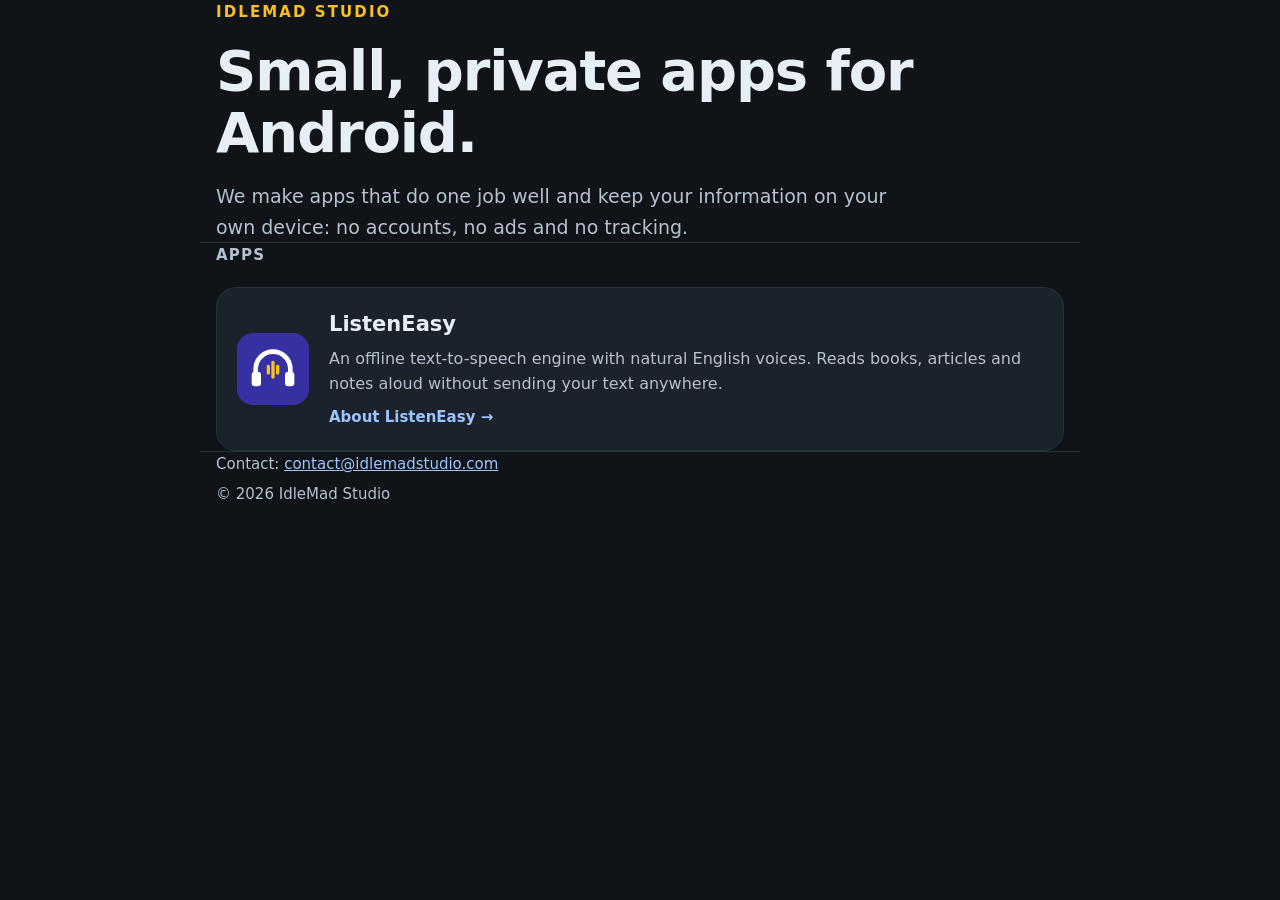
==== index.html @ 5270e956 "Add studio home and ListenEasy pages Co-Authored-By: Claude Opus 5.5 <noreply@anthropic.com>" ====
<!doctype html>
<html lang="en">
<head>
<meta charset="utf-8">
<meta name="viewport" content="width=device-width, initial-scale=1">
<title>IdleMad Studio</title>
<meta name="description" content="IdleMad Studio makes private, offline apps for Android, starting with ListenEasy, an offline text-to-speech engine.">
<meta name="color-scheme" content="dark">
<style>
  :root {
    --bg: #101419;
    --card: #1B222B;
    --line: #28313C;
    --text: #E8EEF5;
    --muted: #B6C1CF;
    --accent: #9DC4FF;
    --wave: #FBBF24;
  }
  * { box-sizing: border-box; }
  html { -webkit-text-size-adjust: 100%; }
  body {
    margin: 0;
    background: var(--bg);
    color: var(--text);
    font: 17px/1.6 system-ui, -apple-system, "Segoe UI", Roboto, sans-serif;
  }
  a { color: var(--accent); }
  a:focus-visible { outline: 2px solid var(--accent); outline-offset: 3px; border-radius: 4px; }
  .wrap { max-width: 880px; margin: 0 auto; padding: 0 16px; }
  header { padding: 88px 0 56px; }
  .mark { font-size: 15px; font-weight: 700; letter-spacing: 0.14em; text-transform: uppercase; color: var(--wave); margin: 0 0 16px; }
  h1 { font-size: clamp(34px, 7vw, 56px); line-height: 1.1; letter-spacing: -0.02em; margin: 0 0 18px; }
  .lede { font-size: 19px; color: var(--muted); max-width: 56ch; margin: 0; }
  section { padding: 40px 0 56px; border-top: 1px solid var(--line); }
  h2 { font-size: 15px; font-weight: 700; letter-spacing: 0.08em; text-transform: uppercase; color: var(--muted); margin: 0 0 20px; }
  .app {
    display: flex; gap: 20px; align-items: center;
    background: var(--card); border: 1px solid var(--line); border-radius: 20px;
    padding: 20px; color: var(--text); text-decoration: none;
    transition: border-color 0.15s;
  }
  .app:hover { border-color: var(--accent); }
  .app svg { width: 72px; height: 72px; flex: none; }
  .app h3 { font-size: 21px; margin: 0 0 4px; }
  .app p { margin: 0; color: var(--muted); font-size: 16px; }
  .app .more { display: inline-block; margin-top: 8px; color: var(--accent); font-size: 15px; font-weight: 600; }
  footer { padding: 32px 0 48px; border-top: 1px solid var(--line); color: var(--muted); font-size: 15px; }
  footer p { margin: 0 0 6px; }
  @media (max-width: 480px) {
    .app { flex-direction: column; align-items: flex-start; }
  }
</style>
</head>
<body>
<header class="wrap">
  <p class="mark">IdleMad Studio</p>
  <h1>Small, private apps for Android.</h1>
  <p class="lede">We make apps that do one job well and keep your information on your own device:
    no accounts, no ads and no tracking.</p>
</header>

<main>
  <section class="wrap" aria-labelledby="apps">
    <h2 id="apps">Apps</h2>
    <a class="app" href="listeneasy/">
      <svg viewBox="0 0 108 108" aria-hidden="true">
        <rect width="108" height="108" rx="24" fill="#3730A3"/>
        <path d="M28 62V54a26 26 0 0 1 52 0v8" fill="none" stroke="#fff" stroke-width="7" stroke-linecap="round"/>
        <rect x="22" y="58" width="14" height="22" rx="5" fill="#fff"/>
        <rect x="72" y="58" width="14" height="22" rx="5" fill="#fff"/>
        <path d="M47 50v10M54 44v22M61 50v10" stroke="#FBBF24" stroke-width="5" stroke-linecap="round"/>
      </svg>
      <div>
        <h3>ListenEasy</h3>
        <p>An offline text-to-speech engine with natural English voices. Reads books, articles and
          notes aloud without sending your text anywhere.</p>
        <span class="more">About ListenEasy →</span>
      </div>
    </a>
  </section>
</main>

<footer class="wrap">
  <p>Contact: <a href="mailto:contact@idlemadstudio.com">contact@idlemadstudio.com</a></p>
  <p>© 2026 IdleMad Studio</p>
</footer>
</body>
</html>
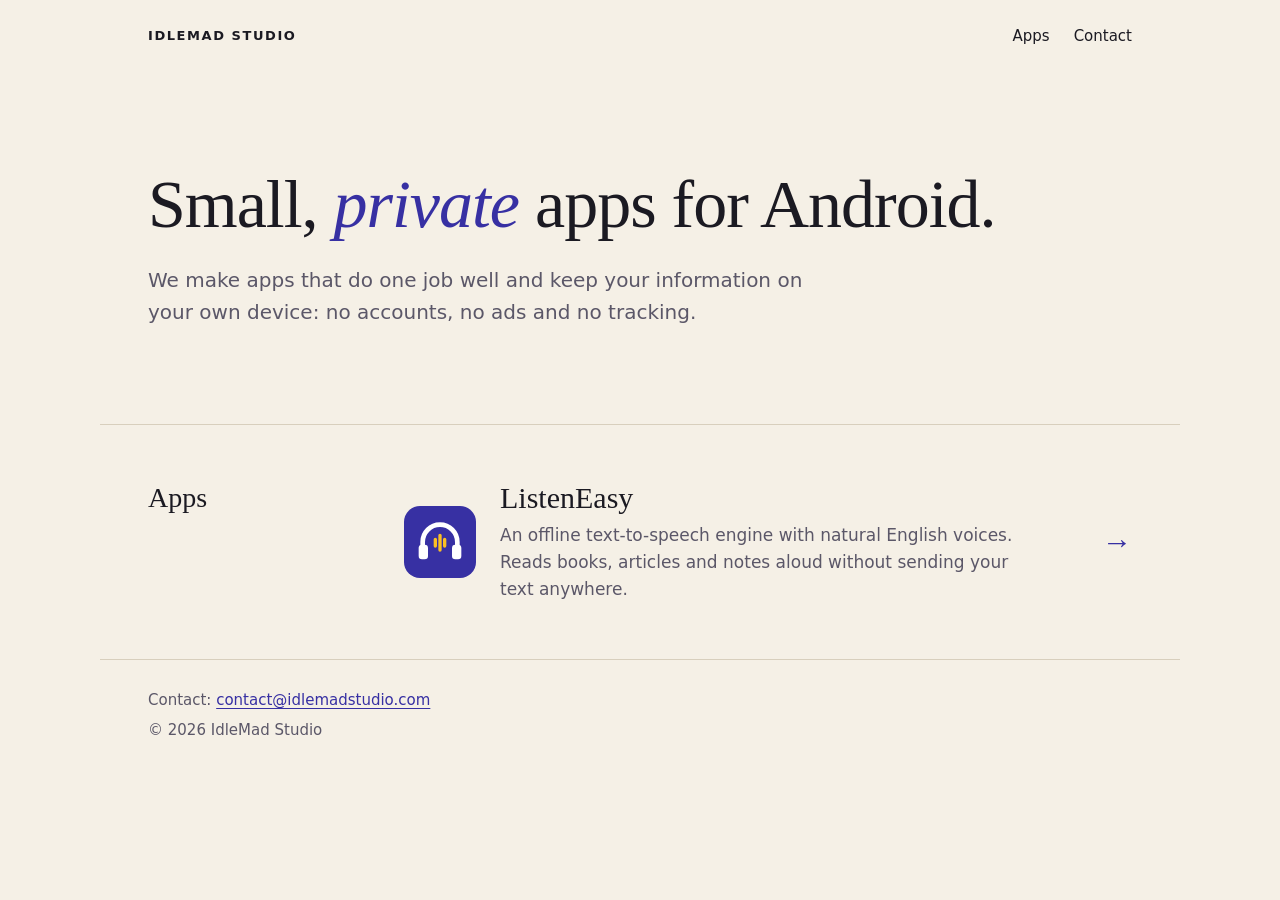
==== commit 11e838a2: "Redesign studio and ListenEasy pages with shared stylesheet Co-Authored-By: Claude Sonnet 5.5 <norep" ====
--- a/index.html
+++ b/index.html
@@ -5,65 +5,29 @@
 <meta name="viewport" content="width=device-width, initial-scale=1">
 <title>IdleMad Studio</title>
 <meta name="description" content="IdleMad Studio makes private, offline apps for Android, starting with ListenEasy, an offline text-to-speech engine.">
-<meta name="color-scheme" content="dark">
-<style>
-  :root {
-    --bg: #101419;
-    --card: #1B222B;
-    --line: #28313C;
-    --text: #E8EEF5;
-    --muted: #B6C1CF;
-    --accent: #9DC4FF;
-    --wave: #FBBF24;
-  }
-  * { box-sizing: border-box; }
-  html { -webkit-text-size-adjust: 100%; }
-  body {
-    margin: 0;
-    background: var(--bg);
-    color: var(--text);
-    font: 17px/1.6 system-ui, -apple-system, "Segoe UI", Roboto, sans-serif;
-  }
-  a { color: var(--accent); }
-  a:focus-visible { outline: 2px solid var(--accent); outline-offset: 3px; border-radius: 4px; }
-  .wrap { max-width: 880px; margin: 0 auto; padding: 0 16px; }
-  header { padding: 88px 0 56px; }
-  .mark { font-size: 15px; font-weight: 700; letter-spacing: 0.14em; text-transform: uppercase; color: var(--wave); margin: 0 0 16px; }
-  h1 { font-size: clamp(34px, 7vw, 56px); line-height: 1.1; letter-spacing: -0.02em; margin: 0 0 18px; }
-  .lede { font-size: 19px; color: var(--muted); max-width: 56ch; margin: 0; }
-  section { padding: 40px 0 56px; border-top: 1px solid var(--line); }
-  h2 { font-size: 15px; font-weight: 700; letter-spacing: 0.08em; text-transform: uppercase; color: var(--muted); margin: 0 0 20px; }
-  .app {
-    display: flex; gap: 20px; align-items: center;
-    background: var(--card); border: 1px solid var(--line); border-radius: 20px;
-    padding: 20px; color: var(--text); text-decoration: none;
-    transition: border-color 0.15s;
-  }
-  .app:hover { border-color: var(--accent); }
-  .app svg { width: 72px; height: 72px; flex: none; }
-  .app h3 { font-size: 21px; margin: 0 0 4px; }
-  .app p { margin: 0; color: var(--muted); font-size: 16px; }
-  .app .more { display: inline-block; margin-top: 8px; color: var(--accent); font-size: 15px; font-weight: 600; }
-  footer { padding: 32px 0 48px; border-top: 1px solid var(--line); color: var(--muted); font-size: 15px; }
-  footer p { margin: 0 0 6px; }
-  @media (max-width: 480px) {
-    .app { flex-direction: column; align-items: flex-start; }
-  }
-</style>
+<meta name="color-scheme" content="light dark">
+<link rel="stylesheet" href="site.css">
 </head>
 <body>
-<header class="wrap">
-  <p class="mark">IdleMad Studio</p>
-  <h1>Small, private apps for Android.</h1>
+<div class="top wrap">
+  <span class="studio">IdleMad Studio</span>
+  <nav aria-label="Site">
+    <a href="#apps">Apps</a>
+    <a href="mailto:contact@idlemadstudio.com">Contact</a>
+  </nav>
+</div>
+
+<header class="hero wrap">
+  <h1>Small, <em>private</em> apps for Android.</h1>
   <p class="lede">We make apps that do one job well and keep your information on your own device:
     no accounts, no ads and no tracking.</p>
 </header>
 
 <main>
-  <section class="wrap" aria-labelledby="apps">
+  <section class="section wrap" aria-labelledby="apps">
     <h2 id="apps">Apps</h2>
     <a class="app" href="listeneasy/">
-      <svg viewBox="0 0 108 108" aria-hidden="true">
+      <svg class="icon" viewBox="0 0 108 108" aria-hidden="true">
         <rect width="108" height="108" rx="24" fill="#3730A3"/>
         <path d="M28 62V54a26 26 0 0 1 52 0v8" fill="none" stroke="#fff" stroke-width="7" stroke-linecap="round"/>
         <rect x="22" y="58" width="14" height="22" rx="5" fill="#fff"/>
@@ -74,13 +38,13 @@
         <h3>ListenEasy</h3>
         <p>An offline text-to-speech engine with natural English voices. Reads books, articles and
           notes aloud without sending your text anywhere.</p>
-        <span class="more">About ListenEasy →</span>
       </div>
+      <span class="go" aria-hidden="true">→</span>
     </a>
   </section>
 </main>
 
-<footer class="wrap">
+<footer class="foot wrap">
   <p>Contact: <a href="mailto:contact@idlemadstudio.com">contact@idlemadstudio.com</a></p>
   <p>© 2026 IdleMad Studio</p>
 </footer>
--- a/site.css
+++ b/site.css
@@ -0,0 +1,141 @@
+/* Shared styles for idlemadstudio.com. No external fonts or scripts: the site makes no third-party requests. */
+
+:root {
+  color-scheme: light dark;
+  --paper: #F5F0E6;
+  --raise: #FCF9F2;
+  --ink: #1B1A22;
+  --muted: #5B5768;
+  --rule: #D8CFBD;
+  --accent: #3730A3;
+  --mark: #FBBF24;
+  --mark-ink: #1B1A22;
+  --serif: "Iowan Old Style", "Palatino Linotype", Palatino, "Book Antiqua", "Noto Serif", Georgia, serif;
+  --sans: system-ui, -apple-system, "Segoe UI", Roboto, sans-serif;
+}
+@media (prefers-color-scheme: dark) {
+  :root {
+    --paper: #131219;
+    --raise: #1B1A24;
+    --ink: #ECE7DC;
+    --muted: #A8A3B5;
+    --rule: #302E3D;
+    --accent: #AAB4FF;
+  }
+}
+
+* { box-sizing: border-box; }
+html { -webkit-text-size-adjust: 100%; }
+body {
+  margin: 0;
+  background: var(--paper);
+  color: var(--ink);
+  font: 17px/1.6 var(--sans);
+}
+a { color: var(--accent); text-underline-offset: 0.18em; text-decoration-thickness: 1px; }
+a:hover { text-decoration-thickness: 2px; }
+:focus-visible { outline: 2px solid var(--accent); outline-offset: 3px; border-radius: 3px; }
+h1, h2, h3 { font-family: var(--serif); font-weight: 400; text-wrap: balance; }
+p { text-wrap: pretty; }
+
+.wrap { max-width: 1080px; margin: 0 auto; padding: 0 clamp(20px, 5vw, 48px); }
+
+/* Top bar */
+.top { display: flex; flex-wrap: wrap; justify-content: space-between; align-items: center; gap: 8px 24px; padding-top: 24px; padding-bottom: 24px; font-size: 15px; }
+.top a { color: var(--ink); text-decoration: none; }
+.top a:hover { text-decoration: underline; }
+.top .studio { font-weight: 700; letter-spacing: 0.12em; text-transform: uppercase; font-size: 13px; }
+.top nav { display: flex; gap: 24px; }
+.top .app-link { display: inline-flex; align-items: center; gap: 10px; font-family: var(--serif); font-size: 19px; }
+.top .app-link svg { width: 30px; height: 30px; }
+
+/* Hero */
+.hero { padding-top: clamp(40px, 8vw, 96px); padding-bottom: clamp(48px, 8vw, 96px); }
+.hero h1 { font-size: clamp(38px, 6.2vw, 68px); line-height: 1.06; letter-spacing: -0.015em; margin: 0 0 24px; }
+.hero h1 em { font-style: italic; color: var(--accent); }
+.lede { font-size: clamp(18px, 2vw, 20px); color: var(--muted); max-width: 54ch; margin: 0; }
+
+.hero.split { display: grid; grid-template-columns: minmax(0, 1.1fr) minmax(0, 0.9fr); gap: 48px 64px; align-items: center; }
+.hero.split h1 { font-size: clamp(36px, 4.6vw, 56px); }
+.brand { display: flex; align-items: center; gap: 14px; margin-bottom: 28px; font-family: var(--serif); font-size: 26px; }
+.brand svg { width: 52px; height: 52px; flex: none; }
+.facts { list-style: none; margin: 28px 0 0; padding: 0; font-size: 15px; }
+.facts li { display: flex; gap: 10px; align-items: baseline; padding: 9px 0; border-top: 1px solid var(--rule); }
+.facts li:last-child { border-bottom: 1px solid var(--rule); }
+.facts li::before { content: ""; flex: none; width: 7px; height: 7px; border-radius: 50%; background: var(--mark); transform: translateY(-1px); }
+
+/* Read-aloud illustration */
+.reader { margin: 0; background: var(--raise); border: 1px solid var(--rule); border-radius: 6px; padding: clamp(20px, 3vw, 32px); }
+.reader blockquote { margin: 0; font-family: var(--serif); font-size: clamp(18px, 1.9vw, 21px); line-height: 1.7; }
+.reader .w { border-radius: 3px; padding: 1px 3px; margin: -1px -3px; }
+.reader .w.on { background: var(--mark); color: var(--mark-ink); }
+.reader figcaption { display: flex; align-items: center; gap: 14px; margin-top: 22px; padding-top: 16px; border-top: 1px solid var(--rule); font-size: 14px; color: var(--muted); line-height: 1.4; }
+.reader button { flex: none; width: 40px; height: 40px; border-radius: 50%; border: 1px solid var(--ink); background: none; color: var(--ink); cursor: pointer; display: grid; place-items: center; padding: 0; }
+.reader button:hover { background: var(--ink); color: var(--paper); }
+.reader button svg { width: 14px; height: 14px; fill: currentColor; }
+.reader button[aria-pressed="true"] .i-play,
+.reader button[aria-pressed="false"] .i-pause { display: none; }
+.bars { flex: none; display: flex; align-items: center; gap: 3px; height: 22px; }
+.bars i { width: 4px; height: 8px; border-radius: 2px; background: var(--mark); }
+.bars i:nth-child(2) { height: 18px; }
+.playing .bars i { animation: bar 0.9s ease-in-out infinite alternate; }
+.playing .bars i:nth-child(2) { animation-delay: -0.45s; }
+.playing .bars i:nth-child(3) { animation-delay: -0.2s; }
+@keyframes bar { from { height: 5px; } to { height: 20px; } }
+@media (prefers-reduced-motion: reduce) { .playing .bars i { animation: none; } }
+
+/* Sections: label in the margin, content beside it */
+.section { display: grid; grid-template-columns: 200px minmax(0, 1fr); gap: 20px 56px; padding-top: 56px; padding-bottom: 56px; border-top: 1px solid var(--rule); }
+.section h2 { font-size: 28px; line-height: 1.2; margin: 0; }
+.section p { margin: 0; max-width: 62ch; }
+.section p + p { margin-top: 14px; }
+
+.features { display: grid; grid-template-columns: repeat(2, minmax(0, 1fr)); gap: 0 48px; margin: 0; }
+.features div { padding: 18px 0 20px; border-top: 1px solid var(--rule); }
+.features div:nth-child(-n+2) { border-top: 0; padding-top: 0; }
+.features dt { font-family: var(--serif); font-size: 21px; line-height: 1.3; margin-bottom: 4px; }
+.features dd { margin: 0; color: var(--muted); font-size: 16px; }
+.features strong, .steps strong { color: var(--ink); }
+
+.steps { list-style: none; counter-reset: step; margin: 0; padding: 0; max-width: 62ch; }
+.steps li { counter-increment: step; display: grid; grid-template-columns: 44px minmax(0, 1fr); align-items: baseline; padding: 14px 0; border-top: 1px solid var(--rule); }
+.steps li:first-child { border-top: 0; padding-top: 0; }
+.steps li::before { content: counter(step); font-family: var(--serif); font-size: 30px; line-height: 1; color: var(--accent); }
+
+/* App list on the studio page */
+.app { display: grid; grid-template-columns: 72px minmax(0, 1fr) auto; gap: 24px; align-items: center; color: var(--ink); text-decoration: none; }
+.app svg.icon { width: 72px; height: 72px; }
+.app h3 { font-size: 30px; line-height: 1.15; margin: 0 0 6px; }
+.app p { color: var(--muted); max-width: 52ch; }
+.app .go { font-family: var(--serif); font-size: 30px; color: var(--accent); transition: transform 0.15s; }
+.app:hover h3 { text-decoration: underline; text-decoration-thickness: 1px; text-underline-offset: 0.15em; }
+.app:hover .go { transform: translateX(6px); }
+@media (prefers-reduced-motion: reduce) { .app .go { transition: none; } }
+
+/* Long-form text (privacy policy) */
+.prose { padding-top: 40px; padding-bottom: 56px; }
+.prose > * { max-width: 700px; }
+.prose h1 { font-size: clamp(32px, 5vw, 46px); line-height: 1.12; letter-spacing: -0.01em; margin: 0 0 10px; }
+.prose .date { color: var(--muted); font-size: 15px; margin: 0 0 32px; }
+.prose .summary { font-family: var(--serif); font-size: 20px; line-height: 1.55; margin: 0 0 12px; padding-left: 20px; border-left: 3px solid var(--mark); }
+.prose h2 { font-size: 25px; line-height: 1.25; margin: 40px 0 10px; }
+.prose ul { padding-left: 1.2em; }
+.prose li { margin-bottom: 8px; }
+
+/* Footer */
+.foot { padding-top: 28px; padding-bottom: 56px; border-top: 1px solid var(--rule); color: var(--muted); font-size: 15px; }
+.foot nav { display: flex; flex-wrap: wrap; gap: 8px 24px; margin-bottom: 14px; }
+.foot p { margin: 0 0 6px; max-width: 70ch; }
+
+@media (max-width: 820px) {
+  .hero.split { grid-template-columns: minmax(0, 1fr); }
+  .section { grid-template-columns: minmax(0, 1fr); padding-top: 40px; padding-bottom: 40px; }
+}
+@media (max-width: 600px) {
+  .features { grid-template-columns: minmax(0, 1fr); }
+  .features div:nth-child(2) { border-top: 1px solid var(--rule); padding-top: 18px; }
+  .app { grid-template-columns: 56px minmax(0, 1fr); gap: 16px; align-items: start; }
+  .app svg.icon { width: 56px; height: 56px; }
+  .app .go { display: none; }
+  .app h3 { font-size: 26px; }
+}
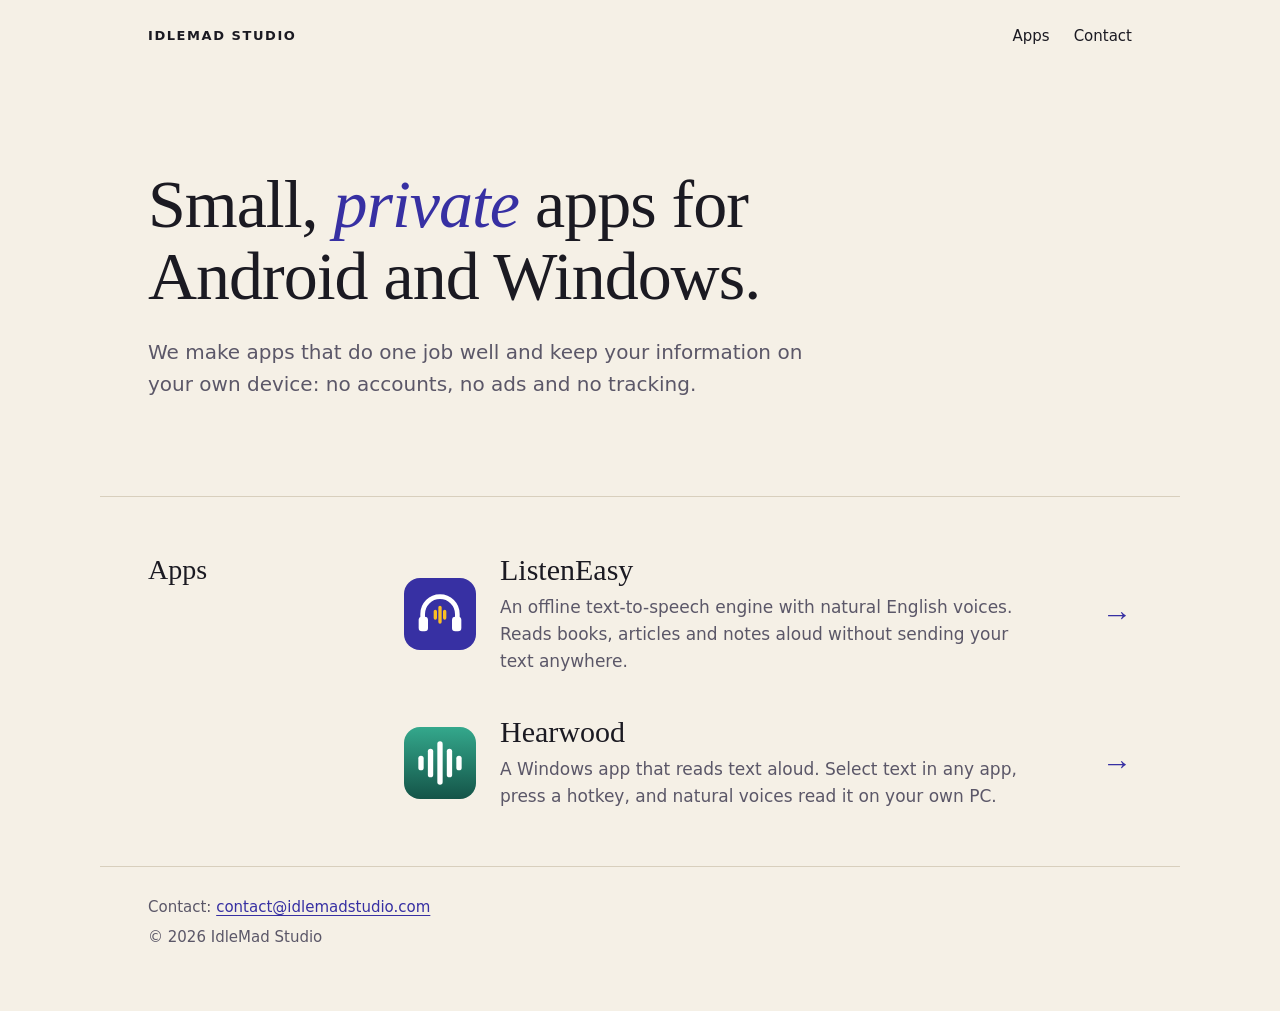
==== commit 8a9377bc: "Add Hearwood page and privacy policy Add hearwood/ with the Hearwood app page and its privacy policy" ====
--- a/index.html
+++ b/index.html
@@ -4,7 +4,7 @@
 <meta charset="utf-8">
 <meta name="viewport" content="width=device-width, initial-scale=1">
 <title>IdleMad Studio</title>
-<meta name="description" content="IdleMad Studio makes private, offline apps for Android, starting with ListenEasy, an offline text-to-speech engine.">
+<meta name="description" content="IdleMad Studio makes private, offline apps for Android and Windows: ListenEasy, an offline text-to-speech engine, and Hearwood, which reads text aloud on your PC.">
 <meta name="color-scheme" content="light dark">
 <link rel="stylesheet" href="site.css">
 </head>
@@ -18,7 +18,7 @@
 </div>
 
 <header class="hero wrap">
-  <h1>Small, <em>private</em> apps for Android.</h1>
+  <h1>Small, <em>private</em> apps for Android and Windows.</h1>
   <p class="lede">We make apps that do one job well and keep your information on your own device:
     no accounts, no ads and no tracking.</p>
 </header>
@@ -26,6 +26,7 @@
 <main>
   <section class="section wrap" aria-labelledby="apps">
     <h2 id="apps">Apps</h2>
+    <div class="apps">
     <a class="app" href="listeneasy/">
       <svg class="icon" viewBox="0 0 108 108" aria-hidden="true">
         <rect width="108" height="108" rx="24" fill="#3730A3"/>
@@ -41,6 +42,20 @@
       </div>
       <span class="go" aria-hidden="true">→</span>
     </a>
+    <a class="app" href="hearwood/">
+      <svg class="icon" viewBox="0 0 108 108" aria-hidden="true">
+        <defs><linearGradient id="hw-tile" x1="0" y1="0" x2="0" y2="1"><stop offset="0" stop-color="#34A88C"/><stop offset="1" stop-color="#145448"/></linearGradient></defs>
+        <rect width="108" height="108" rx="24" fill="url(#hw-tile)"/>
+        <g fill="#fff"><rect x="21.5" y="43" width="8" height="22" rx="4"/><rect x="35.8" y="32.5" width="8" height="43" rx="4"/><rect x="50" y="21.5" width="8" height="65" rx="4"/><rect x="64.2" y="32.5" width="8" height="43" rx="4"/><rect x="78.5" y="43" width="8" height="22" rx="4"/></g>
+      </svg>
+      <div>
+        <h3>Hearwood</h3>
+        <p>A Windows app that reads text aloud. Select text in any app, press a hotkey, and natural
+          voices read it on your own PC.</p>
+      </div>
+      <span class="go" aria-hidden="true">→</span>
+    </a>
+    </div>
   </section>
 </main>
 
--- a/site.css
+++ b/site.css
@@ -103,6 +103,7 @@
 .steps li::before { content: counter(step); font-family: var(--serif); font-size: 30px; line-height: 1; color: var(--accent); }
 
 /* App list on the studio page */
+.apps { display: grid; gap: 40px; }
 .app { display: grid; grid-template-columns: 72px minmax(0, 1fr) auto; gap: 24px; align-items: center; color: var(--ink); text-decoration: none; }
 .app svg.icon { width: 72px; height: 72px; }
 .app h3 { font-size: 30px; line-height: 1.15; margin: 0 0 6px; }
